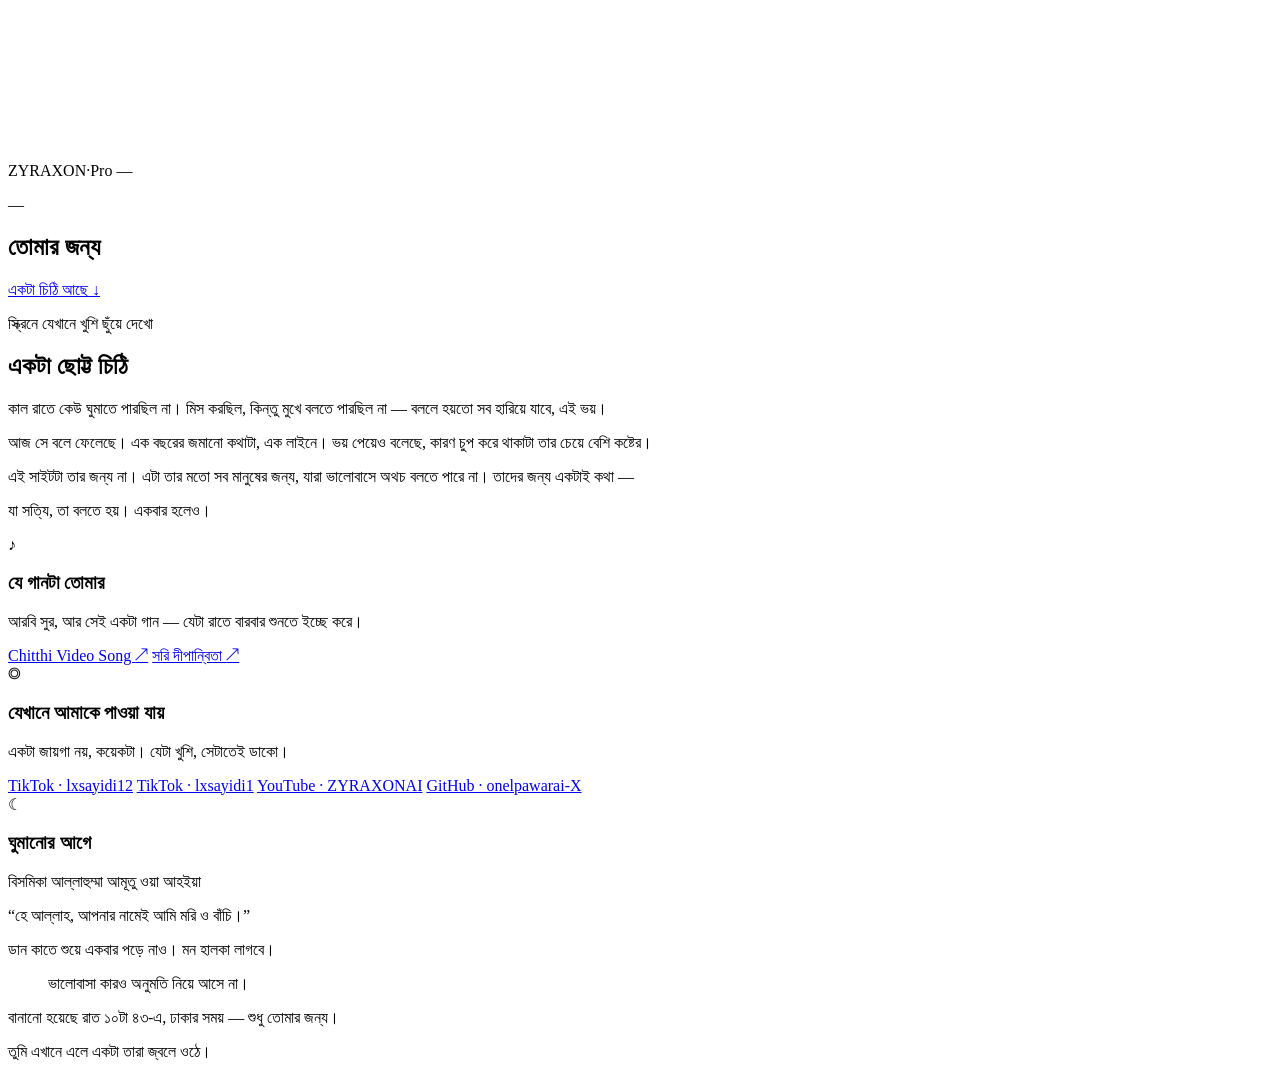
==== saidi/index.html @ 4c45905a "Add Saidi site: index.html" ====
<!DOCTYPE html>
<html lang="bn">
<head>
<meta charset="utf-8" />
<meta name="viewport" content="width=device-width, initial-scale=1" />
<title>তোমার জন্য — একটা ছোট্ট জায়গা</title>
<meta name="description" content="রাতের আকাশ, পিঙ্ক আলো আর কয়েকটা কথা — শুধু তোমার জন্য।" />
<meta name="theme-color" content="#1a0b18" />
<link rel="preconnect" href="https://fonts.googleapis.com" />
<link rel="preconnect" href="https://fonts.gstatic.com" crossorigin />
<link href="https://fonts.googleapis.com/css2?family=Hind+Siliguri:wght@300;400;500;600&family=Noto+Serif+Bengali:wght@400;600;700&family=Cormorant+Garamond:ital,wght@0,300;1,300&display=swap" rel="stylesheet" />
<link rel="stylesheet" href="styles.css" />
</head>
<body>
<div class="aurora" aria-hidden="true">
  <span class="blob blob--one"></span>
  <span class="blob blob--two"></span>
  <span class="blob blob--three"></span>
</div>
<canvas id="stars" aria-hidden="true"></canvas>

<header class="topbar">
  <span class="brand">ZYRAXON<span class="brand__dot">·</span>Pro</span>
  <time id="clock" class="clock">—</time>
</header>

<main>
  <section class="hero">
    <p class="eyebrow" id="today">—</p>
    <h1 class="hero__title">তোমার জন্য</h1>
    <p class="typed">
      <span id="typed"></span><span class="caret" aria-hidden="true"></span>
    </p>
    <a class="btn" href="#letter">একটা চিঠি আছে <span aria-hidden="true">↓</span></a>
    <p class="hint">স্ক্রিনে যেখানে খুশি ছুঁয়ে দেখো</p>
  </section>

  <section id="letter" class="section">
    <article class="card card--wide reveal">
      <h2>একটা ছোট্ট চিঠি</h2>
      <p>
        কাল রাতে কেউ ঘুমাতে পারছিল না। মিস করছিল, কিন্তু মুখে বলতে পারছিল না —
        বললে হয়তো সব হারিয়ে যাবে, এই ভয়।
      </p>
      <p>
        আজ সে বলে ফেলেছে। এক বছরের জমানো কথাটা, এক লাইনে। ভয় পেয়েও বলেছে,
        কারণ চুপ করে থাকাটা তার চেয়ে বেশি কষ্টের।
      </p>
      <p>
        এই সাইটটা তার জন্য না। এটা তার মতো সব মানুষের জন্য, যারা ভালোবাসে অথচ
        বলতে পারে না। তাদের জন্য একটাই কথা —
      </p>
      <p class="card__punch">যা সত্যি, তা বলতে হয়। একবার হলেও।</p>
    </article>
  </section>

  <section class="section">
    <div class="grid">
      <article class="card reveal">
        <span class="card__icon" aria-hidden="true">♪</span>
        <h3>যে গানটা তোমার</h3>
        <p>আরবি সুর, আর সেই একটা গান — যেটা রাতে বারবার শুনতে ইচ্ছে করে।</p>
        <div class="links">
          <a class="link" href="https://youtu.be/AV8xUbIFhdc?si=51SYWiQMU5qhKPbu" target="_blank" rel="noopener">Chitthi Video Song <span aria-hidden="true">↗</span></a>
          <a class="link link--soft" href="https://www.youtube.com/watch?v=2U-znILCZFM" target="_blank" rel="noopener">সরি দীপান্বিতা <span aria-hidden="true">↗</span></a>
        </div>
      </article>

      <article class="card reveal">
        <span class="card__icon" aria-hidden="true">◎</span>
        <h3>যেখানে আমাকে পাওয়া যায়</h3>
        <p>একটা জায়গা নয়, কয়েকটা। যেটা খুশি, সেটাতেই ডাকো।</p>
        <div class="links">
          <a class="link" href="https://www.tiktok.com/@lxsayidi12" target="_blank" rel="noopener">TikTok · lxsayidi12</a>
          <a class="link" href="https://www.tiktok.com/@lxsayidi1" target="_blank" rel="noopener">TikTok · lxsayidi1</a>
          <a class="link" href="https://www.youtube.com/@ZYRAXONAI" target="_blank" rel="noopener">YouTube · ZYRAXONAI</a>
          <a class="link" href="https://github.com/onelpawarai-X" target="_blank" rel="noopener">GitHub · onelpawarai-X</a>
        </div>
      </article>

      <article class="card reveal">
        <span class="card__icon" aria-hidden="true">☾</span>
        <h3>ঘুমানোর আগে</h3>
        <p class="dua">বিসমিকা আল্লাহুম্মা আমূতু ওয়া আহইয়া</p>
        <p class="dua__meaning">“হে আল্লাহ, আপনার নামেই আমি মরি ও বাঁচি।”</p>
        <p class="dua__note">ডান কাতে শুয়ে একবার পড়ে নাও। মন হালকা লাগবে।</p>
      </article>
    </div>
  </section>

  <section class="section">
    <blockquote class="quote reveal">
      <p id="rotator">ভালোবাসা কারও অনুমতি নিয়ে আসে না।</p>
    </blockquote>
  </section>
</main>

<footer class="footer">
  <p>বানানো হয়েছে রাত ১০টা ৪৩-এ, ঢাকার সময় — শুধু তোমার জন্য।</p>
  <p class="footer__soft">তুমি এখানে এলে একটা তারা জ্বলে ওঠে।</p>
</footer>

<script src="script.js"></script>
</body>
</html>
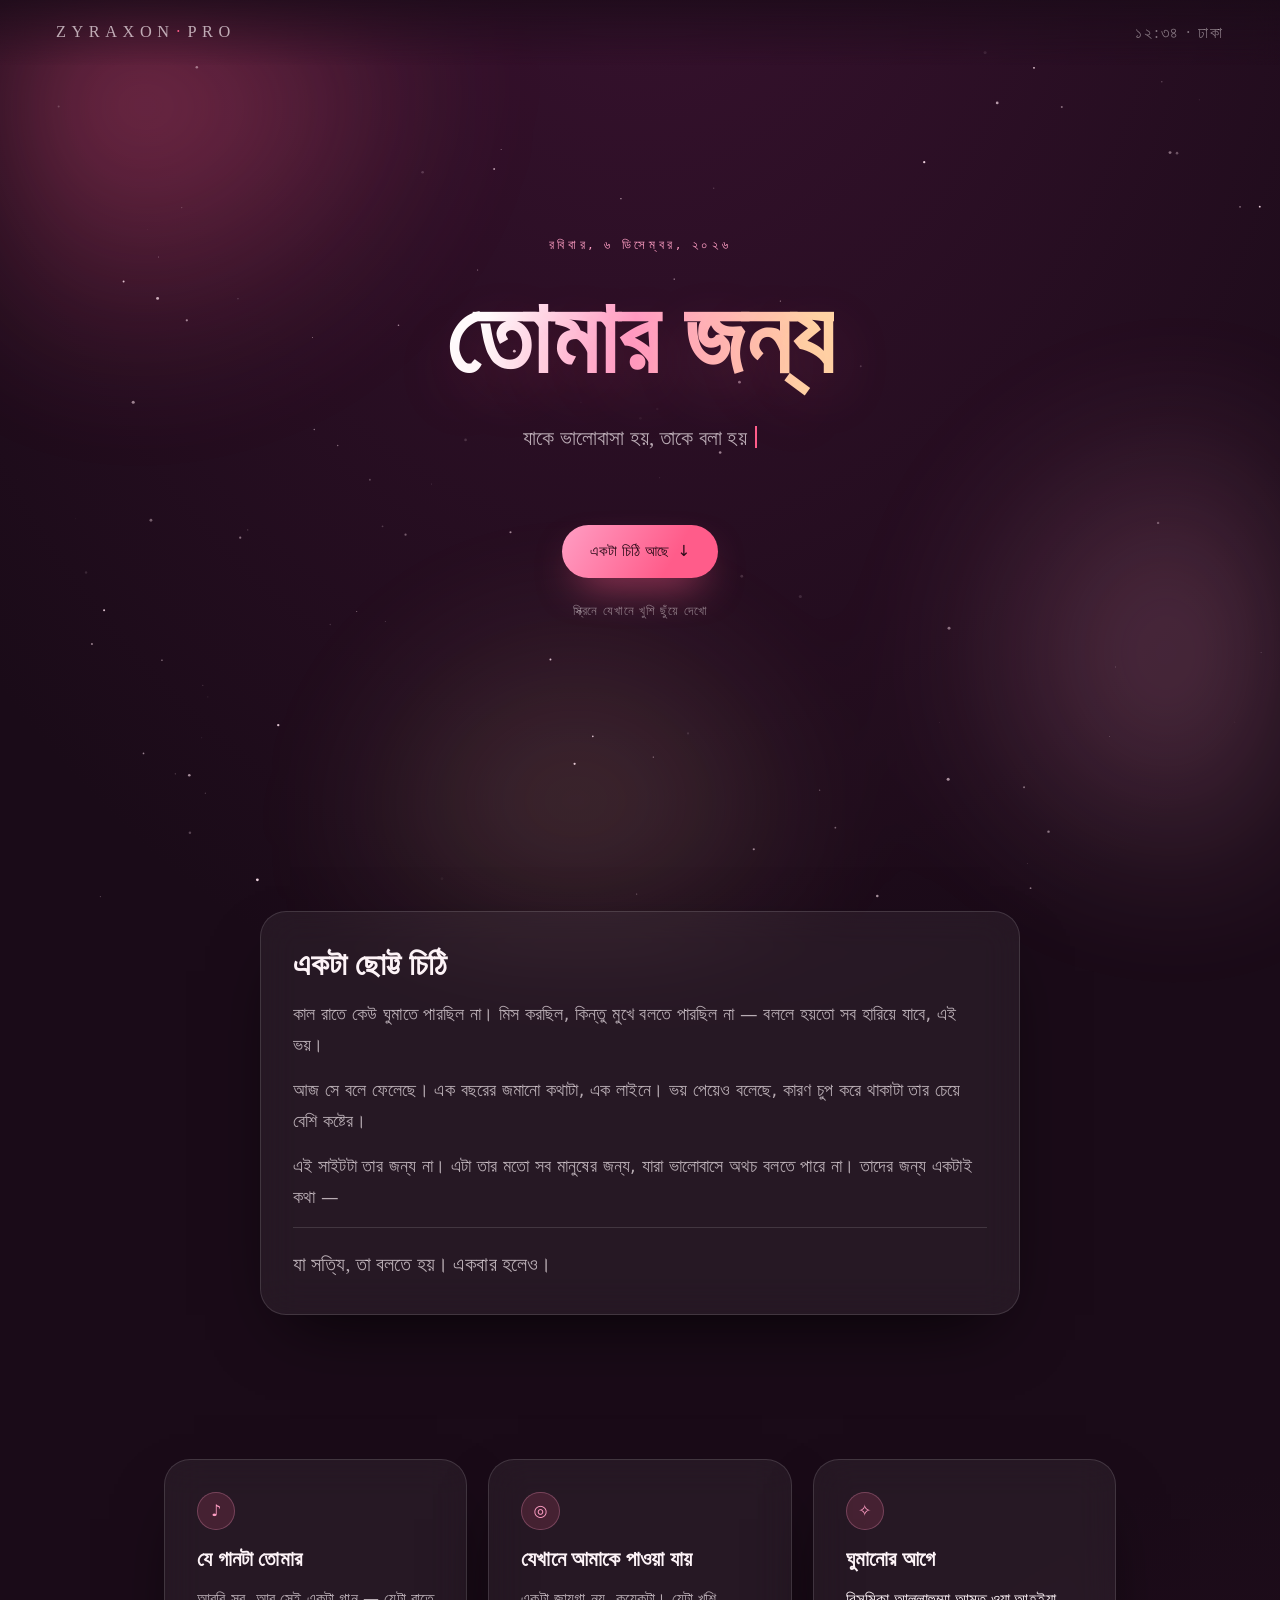
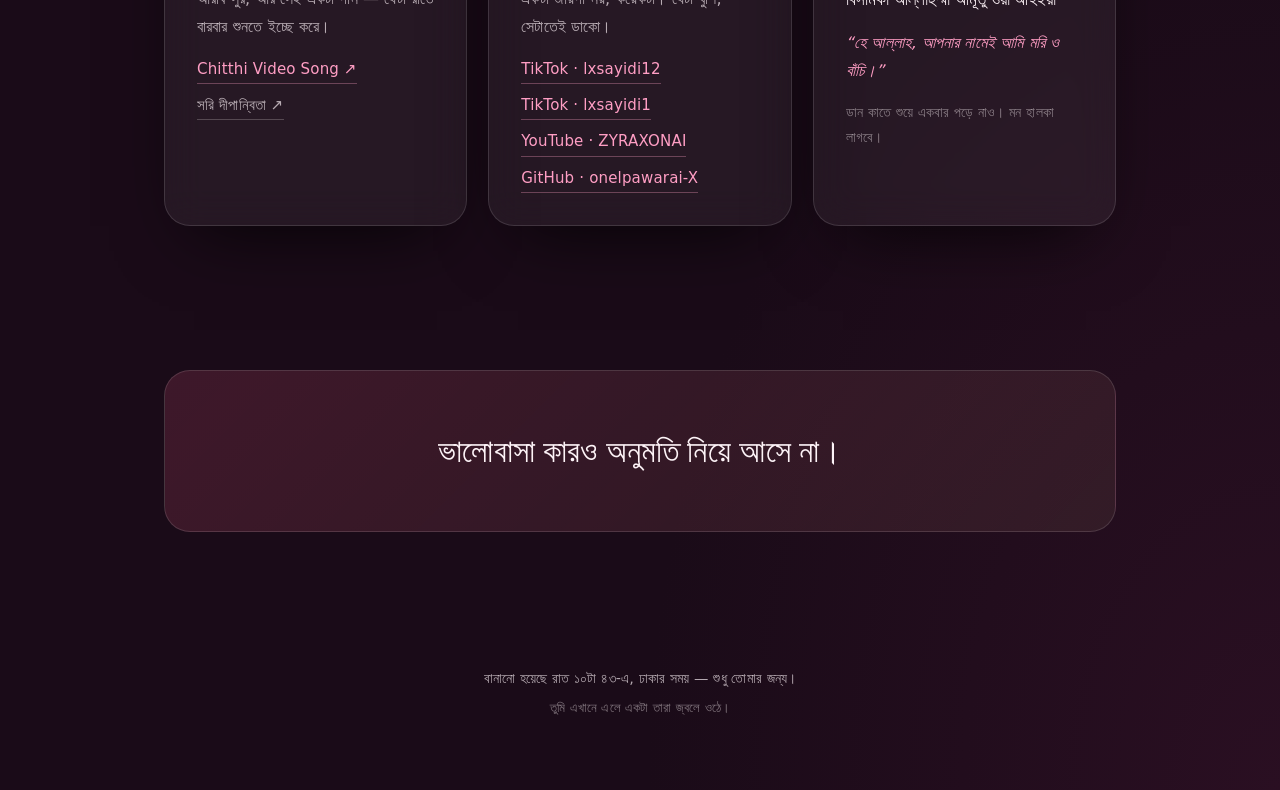
==== commit 6c76dc29: "Polish Saidi site: index.html" ====
--- a/saidi/index.html
+++ b/saidi/index.html
@@ -79,7 +79,7 @@
       </article>
 
       <article class="card reveal">
-        <span class="card__icon" aria-hidden="true">☾</span>
+        <span class="card__icon" aria-hidden="true">✧</span>
         <h3>ঘুমানোর আগে</h3>
         <p class="dua">বিসমিকা আল্লাহুম্মা আমূতু ওয়া আহইয়া</p>
         <p class="dua__meaning">“হে আল্লাহ, আপনার নামেই আমি মরি ও বাঁচি।”</p>
--- a/saidi/styles.css
+++ b/saidi/styles.css
@@ -0,0 +1,415 @@
+:root {
+  --ink: #fdf3f7;
+  --ink-soft: rgba(253, 243, 247, 0.68);
+  --ink-faint: rgba(253, 243, 247, 0.45);
+  --rose: #ff5c8a;
+  --rose-light: #ff9ec4;
+  --gold: #ffd6a5;
+  --plum: #1a0b18;
+  --card: rgba(255, 255, 255, 0.055);
+  --card-line: rgba(255, 255, 255, 0.13);
+  --shadow: 0 30px 70px -30px rgba(0, 0, 0, 0.85);
+  --serif: "Noto Serif Bengali", Georgia, serif;
+  --sans: "Hind Siliguri", system-ui, sans-serif;
+  --latin: "Cormorant Garamond", Georgia, serif;
+  --radius: 26px;
+}
+
+* {
+  box-sizing: border-box;
+}
+
+html {
+  scroll-behavior: smooth;
+}
+
+body {
+  margin: 0;
+  min-height: 100vh;
+  font-family: var(--sans);
+  font-weight: 300;
+  color: var(--ink);
+  background:
+    radial-gradient(120% 90% at 50% -10%, #3a1230 0%, transparent 60%),
+    radial-gradient(90% 70% at 100% 100%, #2a0f22 0%, transparent 55%),
+    var(--plum);
+  line-height: 1.75;
+  letter-spacing: 0.01em;
+  overflow-x: hidden;
+}
+
+/* ── background layers ───────────────────────────────────────── */
+
+.aurora {
+  position: fixed;
+  inset: 0;
+  z-index: -2;
+  pointer-events: none;
+  overflow: hidden;
+  filter: blur(70px);
+  opacity: 0.85;
+}
+
+.blob {
+  position: absolute;
+  display: block;
+  width: 46vmax;
+  height: 46vmax;
+  border-radius: 50%;
+  animation: drift 26s ease-in-out infinite;
+}
+
+.blob--one {
+  top: -14vmax;
+  left: -8vmax;
+  background: radial-gradient(circle at 40% 40%, rgba(255, 92, 138, 0.5), transparent 68%);
+}
+
+.blob--two {
+  top: 28vmax;
+  right: -16vmax;
+  background: radial-gradient(circle at 50% 50%, rgba(255, 158, 196, 0.32), transparent 66%);
+  animation-delay: -9s;
+}
+
+.blob--three {
+  bottom: -18vmax;
+  left: 22vmax;
+  background: radial-gradient(circle at 50% 50%, rgba(255, 214, 165, 0.22), transparent 64%);
+  animation-delay: -16s;
+}
+
+@keyframes drift {
+  0%, 100% { transform: translate3d(0, 0, 0) scale(1); }
+  33% { transform: translate3d(4vmax, -3vmax, 0) scale(1.12); }
+  66% { transform: translate3d(-3vmax, 4vmax, 0) scale(0.94); }
+}
+
+#stars {
+  position: fixed;
+  inset: 0;
+  z-index: -1;
+  width: 100%;
+  height: 100%;
+  pointer-events: none;
+}
+
+/* ── top bar ─────────────────────────────────────────────────── */
+
+.topbar {
+  position: sticky;
+  top: 0;
+  z-index: 10;
+  display: flex;
+  align-items: center;
+  justify-content: space-between;
+  padding: 1.15rem clamp(1.1rem, 5vw, 3.5rem);
+  backdrop-filter: blur(14px);
+  background: linear-gradient(to bottom, rgba(26, 11, 24, 0.72), transparent);
+}
+
+.brand {
+  font-family: var(--latin);
+  font-size: 1.02rem;
+  letter-spacing: 0.34em;
+  text-transform: uppercase;
+  color: var(--ink-soft);
+}
+
+.brand__dot {
+  color: var(--rose);
+  margin: 0 0.1em;
+}
+
+.clock {
+  font-family: var(--latin);
+  font-size: 1rem;
+  letter-spacing: 0.12em;
+  color: var(--ink-faint);
+}
+
+/* ── hero ────────────────────────────────────────────────────── */
+
+.hero {
+  min-height: 86svh;
+  display: flex;
+  flex-direction: column;
+  align-items: center;
+  justify-content: center;
+  gap: 1.4rem;
+  padding: 2rem clamp(1.2rem, 6vw, 4rem) 5rem;
+  text-align: center;
+}
+
+.eyebrow {
+  margin: 0;
+  font-size: 0.82rem;
+  letter-spacing: 0.28em;
+  text-transform: uppercase;
+  color: var(--rose-light);
+}
+
+.hero__title {
+  margin: 0;
+  font-family: var(--serif);
+  font-weight: 600;
+  font-size: clamp(2.9rem, 11vw, 6.4rem);
+  line-height: 1.15;
+  background: linear-gradient(100deg, #fff 12%, var(--rose-light) 48%, var(--gold) 92%);
+  -webkit-background-clip: text;
+  background-clip: text;
+  color: transparent;
+  text-shadow: 0 24px 60px rgba(255, 92, 138, 0.18);
+}
+
+.typed {
+  margin: 0;
+  min-height: 3.6em;
+  max-width: 30ch;
+  font-family: var(--serif);
+  font-size: clamp(1.02rem, 3.4vw, 1.32rem);
+  color: var(--ink-soft);
+}
+
+.caret {
+  display: inline-block;
+  width: 2px;
+  height: 1.05em;
+  margin-left: 3px;
+  vertical-align: -0.14em;
+  background: var(--rose);
+  animation: blink 1.05s steps(1) infinite;
+}
+
+@keyframes blink {
+  50% { opacity: 0; }
+}
+
+.btn {
+  display: inline-flex;
+  align-items: center;
+  gap: 0.5rem;
+  margin-top: 0.4rem;
+  padding: 0.82rem 1.7rem;
+  border-radius: 999px;
+  font-size: 0.95rem;
+  color: #2a0a18;
+  text-decoration: none;
+  background: linear-gradient(120deg, var(--rose-light), var(--rose) 70%);
+  box-shadow: 0 18px 40px -16px rgba(255, 92, 138, 0.85);
+  transition: transform 0.35s ease, box-shadow 0.35s ease;
+}
+
+.btn:hover,
+.btn:focus-visible {
+  transform: translateY(-2px);
+  box-shadow: 0 22px 48px -14px rgba(255, 92, 138, 0.95);
+}
+
+.hint {
+  margin: 0;
+  font-size: 0.8rem;
+  letter-spacing: 0.06em;
+  color: var(--ink-faint);
+}
+
+/* ── sections ────────────────────────────────────────────────── */
+
+.section {
+  padding: clamp(2.4rem, 7vw, 4.5rem) clamp(1.2rem, 6vw, 4rem);
+  max-width: 1080px;
+  margin: 0 auto;
+}
+
+.grid {
+  display: grid;
+  gap: 1.3rem;
+  grid-template-columns: repeat(auto-fit, minmax(260px, 1fr));
+}
+
+.card {
+  position: relative;
+  padding: clamp(1.4rem, 3vw, 2rem);
+  border: 1px solid var(--card-line);
+  border-radius: var(--radius);
+  background: var(--card);
+  backdrop-filter: blur(18px);
+  box-shadow: var(--shadow);
+  transition: transform 0.45s ease, border-color 0.45s ease, background 0.45s ease;
+}
+
+.card:hover {
+  transform: translateY(-5px);
+  border-color: rgba(255, 158, 196, 0.42);
+  background: rgba(255, 255, 255, 0.075);
+}
+
+.card--wide {
+  max-width: 760px;
+  margin: 0 auto;
+  font-size: clamp(1rem, 2.4vw, 1.1rem);
+}
+
+.card h2,
+.card h3 {
+  margin: 0 0 0.8rem;
+  font-family: var(--serif);
+  font-weight: 600;
+  line-height: 1.35;
+}
+
+.card h2 {
+  font-size: clamp(1.45rem, 4vw, 1.95rem);
+}
+
+.card h3 {
+  font-size: clamp(1.12rem, 3vw, 1.3rem);
+}
+
+.card p {
+  margin: 0 0 0.9rem;
+  color: var(--ink-soft);
+}
+
+.card p:last-child {
+  margin-bottom: 0;
+}
+
+.card__punch {
+  margin-top: 1.4rem;
+  padding-top: 1.2rem;
+  border-top: 1px solid var(--card-line);
+  font-family: var(--serif);
+  font-size: 1.12em;
+  color: var(--ink);
+}
+
+.card__icon {
+  display: inline-flex;
+  align-items: center;
+  justify-content: center;
+  width: 2.4rem;
+  height: 2.4rem;
+  margin-bottom: 0.9rem;
+  border-radius: 50%;
+  font-size: 1rem;
+  color: var(--rose-light);
+  background: rgba(255, 92, 138, 0.14);
+  border: 1px solid rgba(255, 158, 196, 0.28);
+}
+
+.links {
+  display: flex;
+  flex-wrap: wrap;
+  gap: 0.5rem 0.9rem;
+}
+
+.link {
+  display: inline-block;
+  font-size: 0.94rem;
+  color: var(--rose-light);
+  text-decoration: none;
+  border-bottom: 1px solid rgba(255, 158, 196, 0.32);
+  padding-bottom: 1px;
+  transition: color 0.3s ease, border-color 0.3s ease;
+}
+
+.link:hover,
+.link:focus-visible {
+  color: #fff;
+  border-color: #fff;
+}
+
+.link--soft {
+  color: var(--ink-soft);
+  border-color: rgba(253, 243, 247, 0.22);
+}
+
+.dua {
+  font-family: var(--serif);
+  font-size: 1.06rem;
+  color: var(--ink) !important;
+}
+
+.dua__meaning {
+  font-style: italic;
+  color: var(--rose-light) !important;
+}
+
+.dua__note {
+  font-size: 0.9rem;
+  color: var(--ink-faint) !important;
+}
+
+.quote {
+  margin: 0;
+  padding: clamp(2rem, 6vw, 3.4rem) clamp(1.2rem, 5vw, 3rem);
+  border-radius: var(--radius);
+  text-align: center;
+  background: linear-gradient(135deg, rgba(255, 92, 138, 0.16), rgba(255, 214, 165, 0.07));
+  border: 1px solid var(--card-line);
+}
+
+.quote p {
+  margin: 0;
+  font-family: var(--serif);
+  font-size: clamp(1.25rem, 4.6vw, 2rem);
+  line-height: 1.6;
+  color: var(--ink);
+}
+
+/* ── footer ──────────────────────────────────────────────────── */
+
+.footer {
+  padding: clamp(2rem, 6vw, 3.5rem) clamp(1.2rem, 6vw, 4rem) 4rem;
+  text-align: center;
+  font-size: 0.9rem;
+  color: var(--ink-soft);
+}
+
+.footer p {
+  margin: 0.35rem 0;
+}
+
+.footer__soft {
+  color: var(--ink-faint);
+  font-size: 0.84rem;
+}
+
+/* ── motion helpers ──────────────────────────────────────────── */
+
+.reveal {
+  opacity: 0;
+  transform: translateY(26px);
+  transition: opacity 0.9s ease, transform 0.9s cubic-bezier(0.2, 0.7, 0.2, 1);
+}
+
+.reveal.is-visible {
+  opacity: 1;
+  transform: none;
+}
+
+.petal {
+  position: fixed;
+  z-index: 20;
+  font-size: 1rem;
+  pointer-events: none;
+  animation: float-away 1.5s ease-out forwards;
+}
+
+@keyframes float-away {
+  to {
+    opacity: 0;
+    transform: translate(-50%, -140px) rotate(40deg) scale(1.5);
+  }
+}
+
+@media (prefers-reduced-motion: reduce) {
+  html { scroll-behavior: auto; }
+  .blob,
+  .caret,
+  .petal { animation: none !important; }
+  .reveal { opacity: 1; transform: none; transition: none; }
+  .card:hover,
+  .btn:hover { transform: none; }
+}
